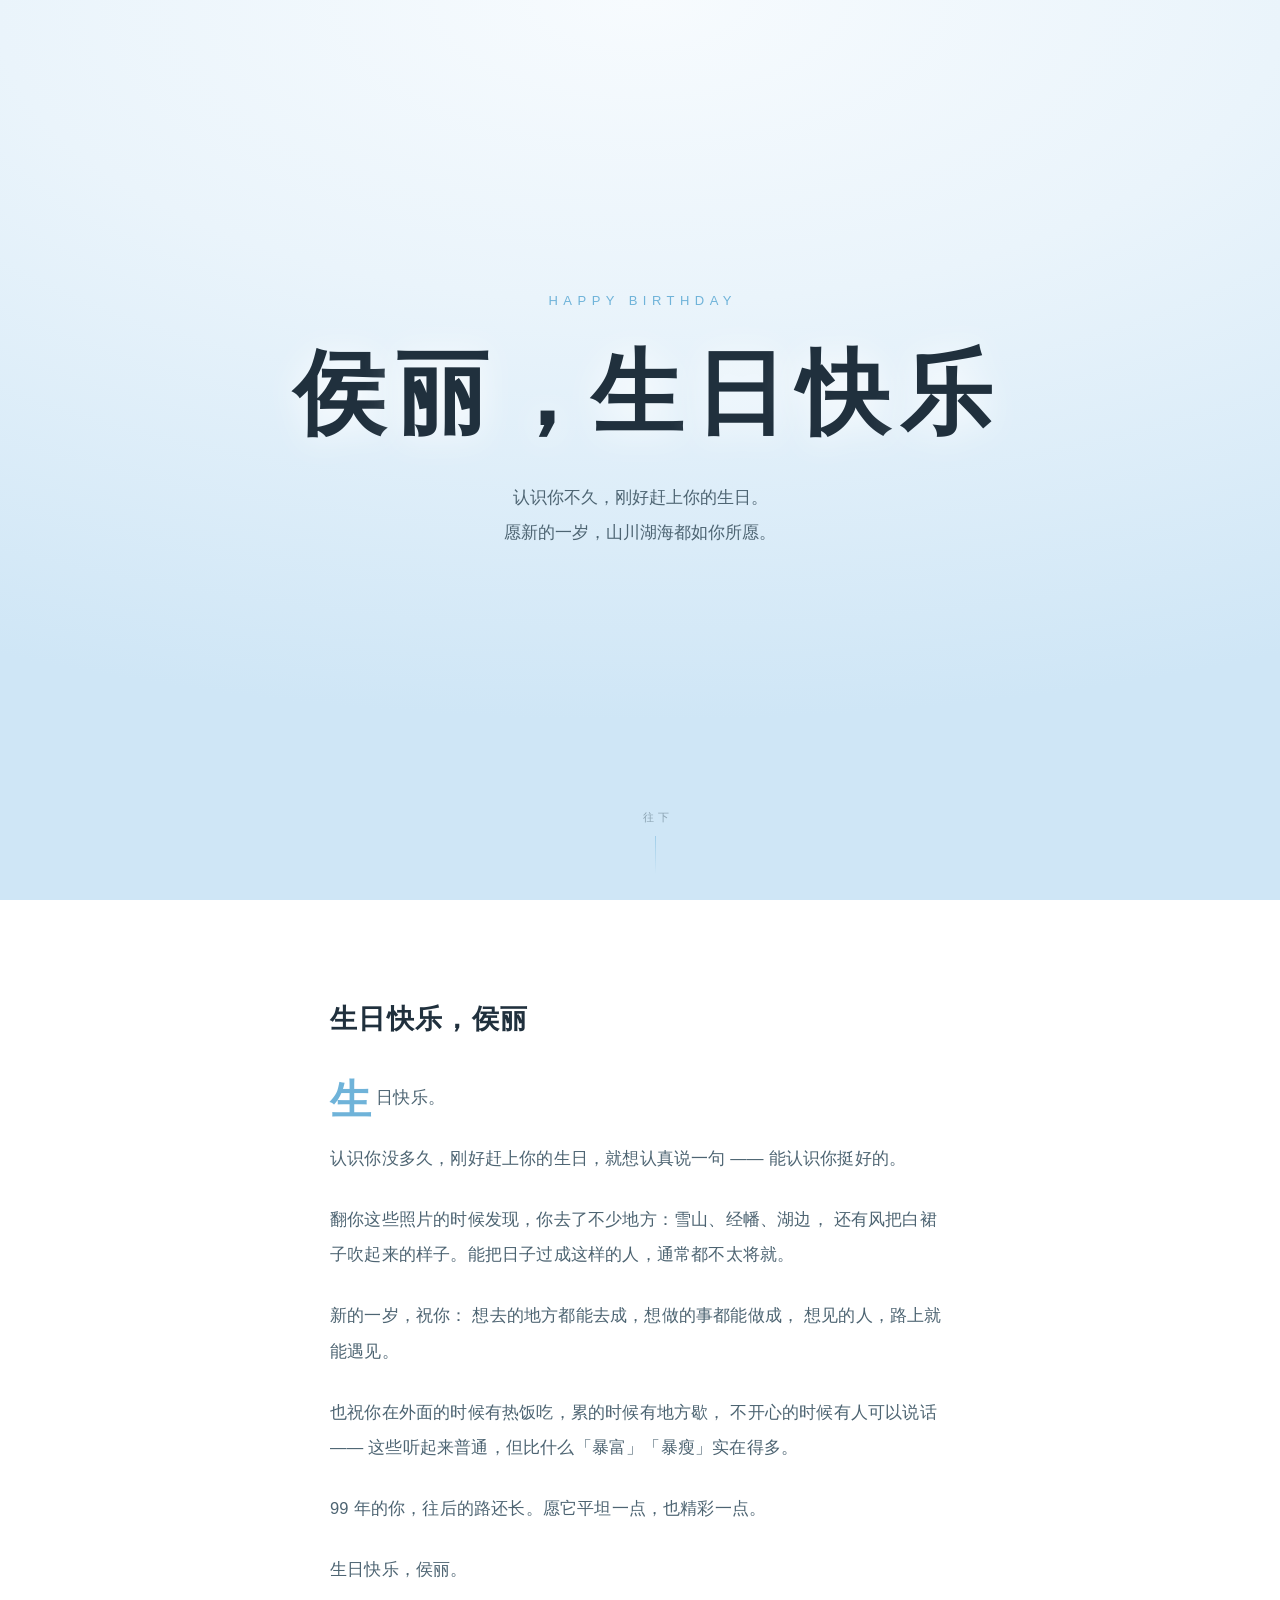
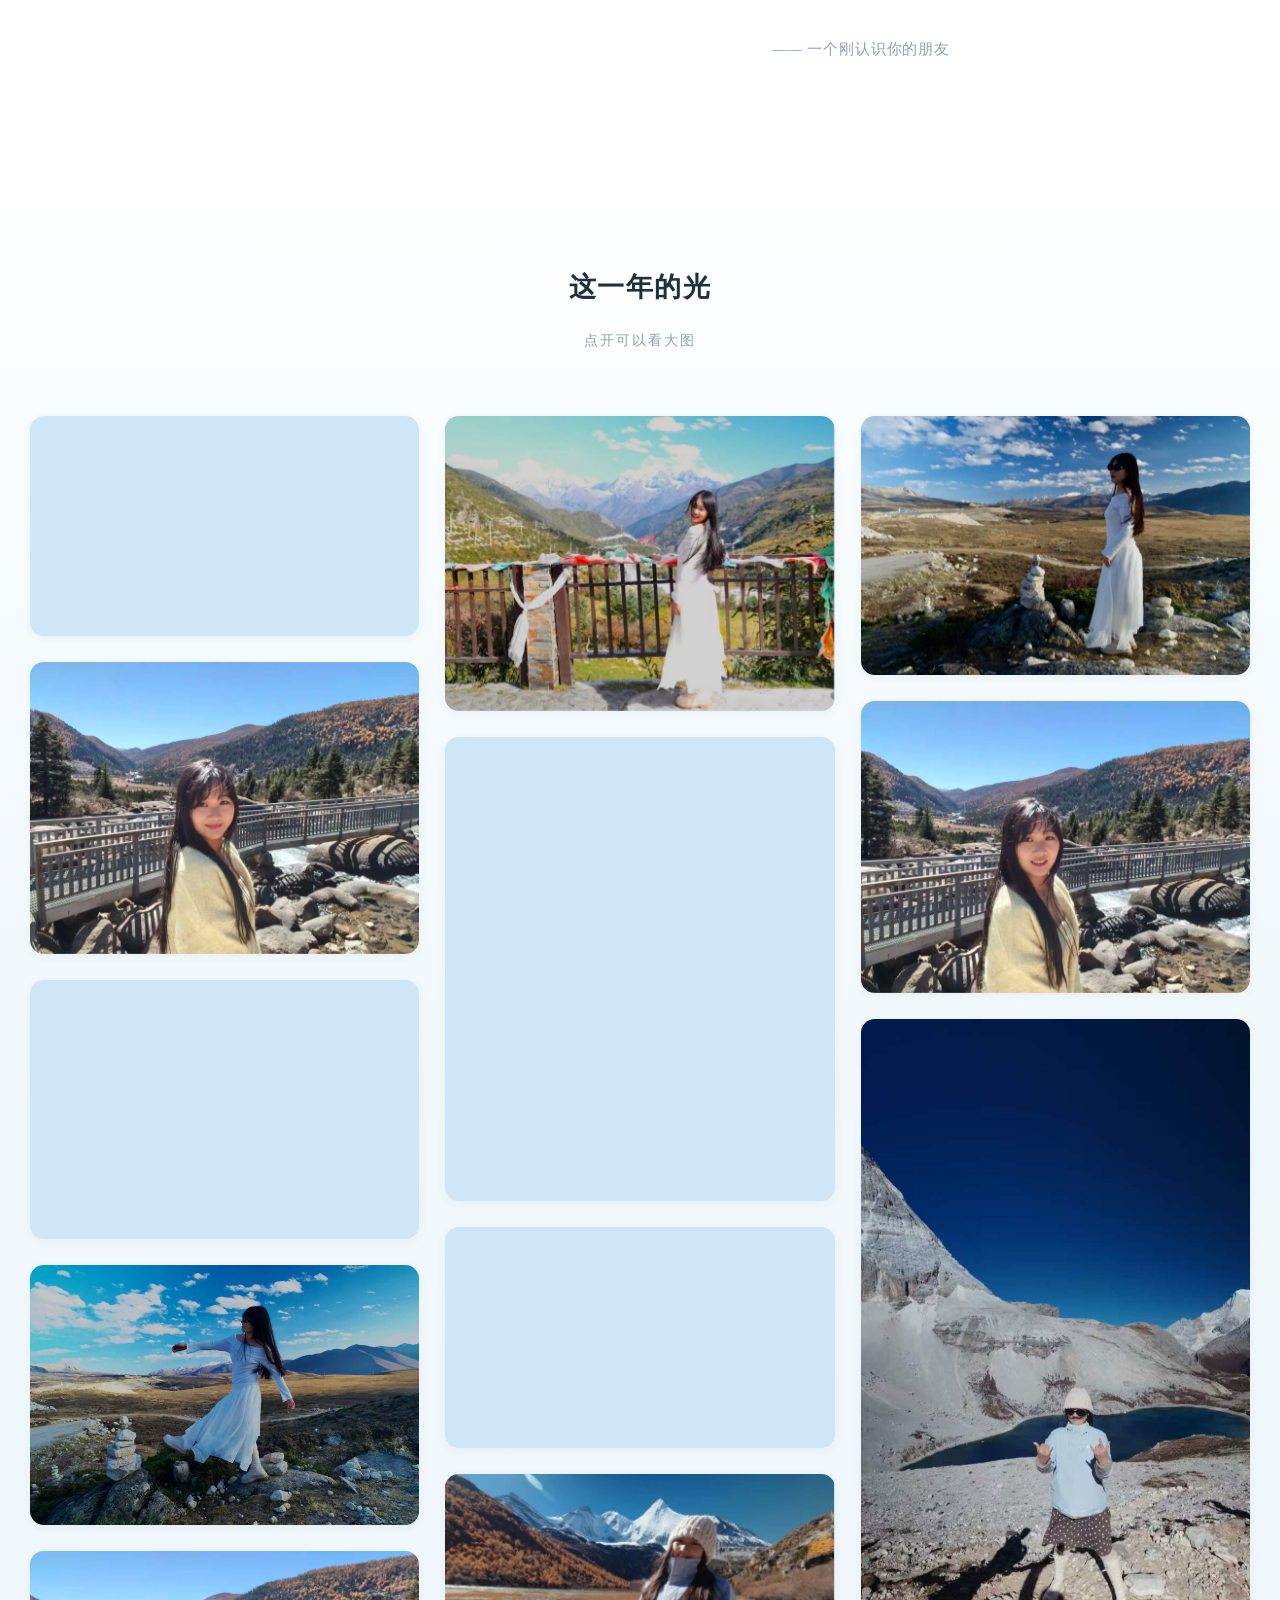
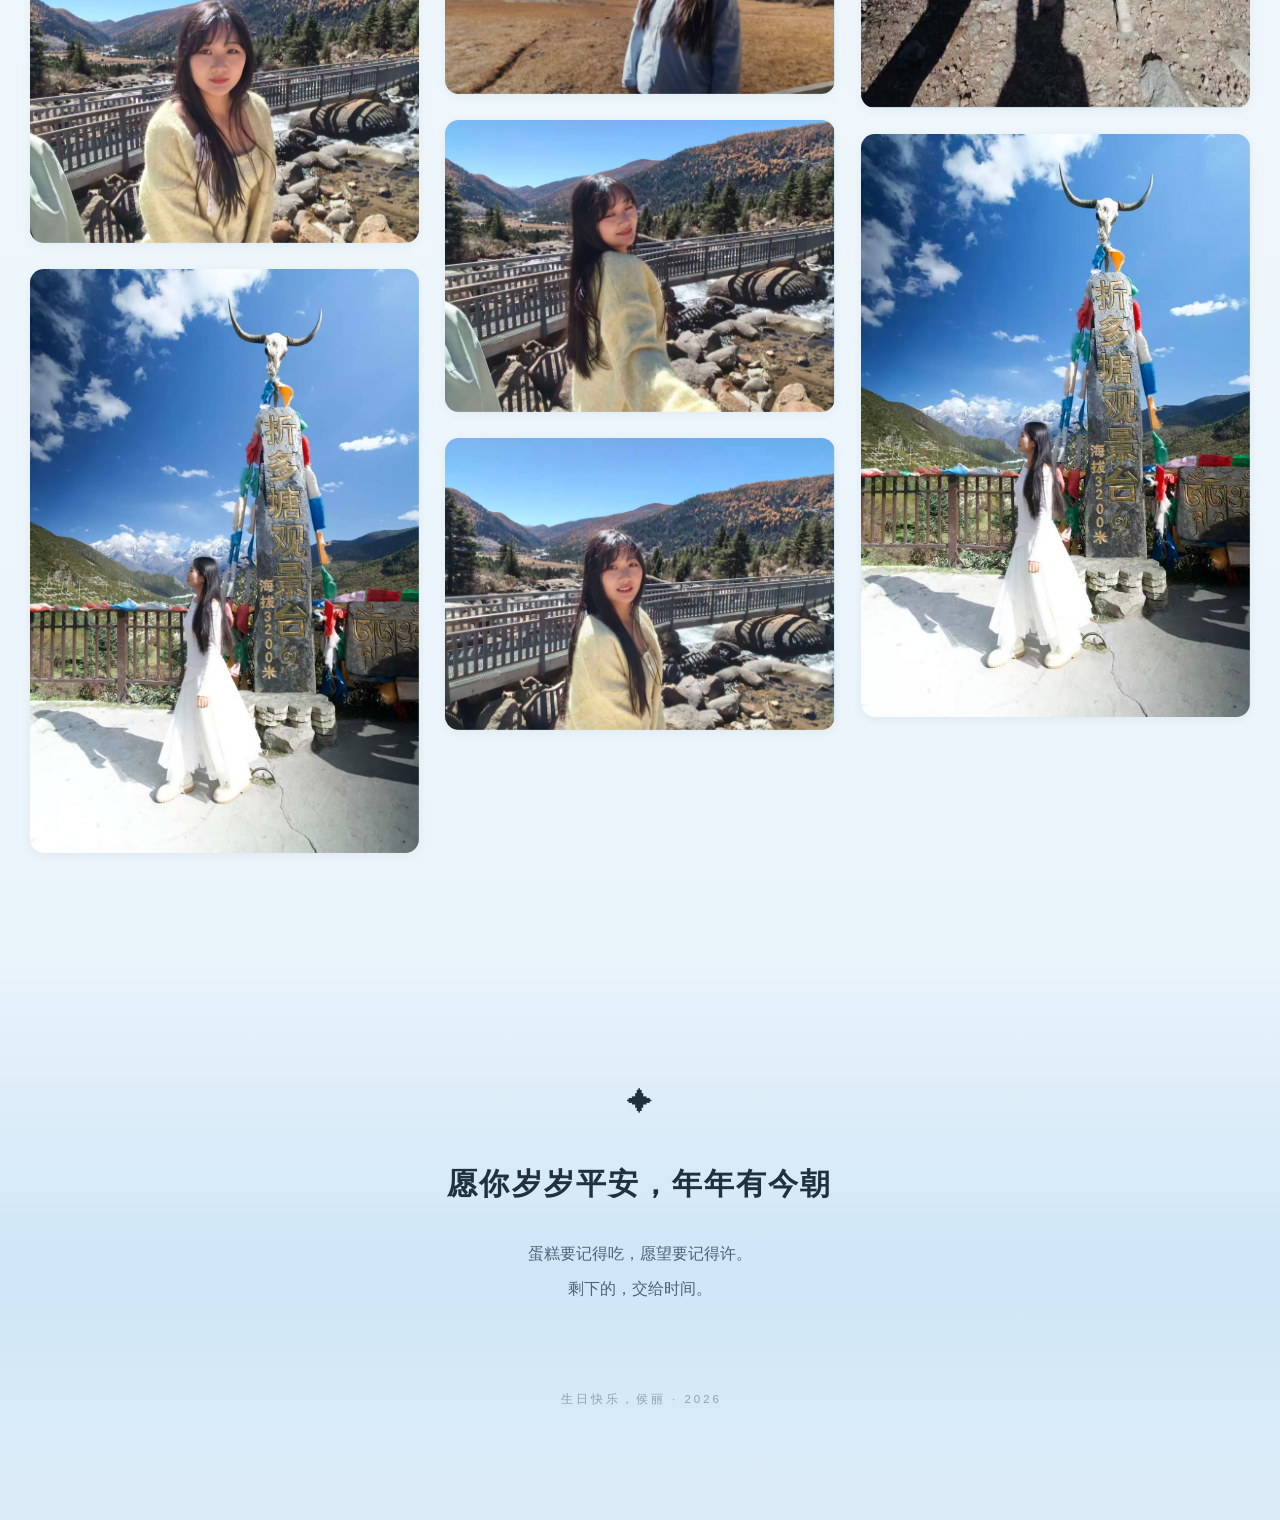
==== birthday/index.html @ b9e7fd42 "add birthday page for Hou Li" ====
<!DOCTYPE html>
<html lang="zh-CN">
<head>
<meta charset="UTF-8">
<meta name="viewport" content="width=device-width, initial-scale=1, viewport-fit=cover">
<meta name="theme-color" content="#eaf4fb">
<meta name="robots" content="noindex, nofollow, noarchive">
<title>生日快乐</title>
<link rel="icon" href="data:image/svg+xml,<svg xmlns='http://www.w3.org/2000/svg' viewBox='0 0 100 100'><text y='.9em' font-size='90'>🎂</text></svg>">
<style>
  /* ============ 设计变量 ============ */
  :root{
    --sky-1:#eaf4fb;   /* 最浅天光 */
    --sky-2:#cfe6f6;
    --sky-3:#9fcde8;
    --sky-4:#6fb3d9;   /* 主蓝 */
    --ink:#20303d;     /* 正文墨色 */
    --ink-soft:#4d6472;
    --ink-mute:#8ba3b2;
    --white:#ffffff;
    --warm:#f6c88a;    /* 一点暖金，只用极少处 */
    --shadow-s:0 2px 10px rgba(32,48,61,.06);
    --shadow-m:0 10px 34px rgba(32,48,61,.10);
    --shadow-l:0 24px 70px rgba(32,48,61,.16);
    --ease:cubic-bezier(.22,.61,.36,1);
    --font-serif:"Songti SC","Noto Serif SC","Source Han Serif SC","SimSun",Georgia,serif;
    --font-sans:-apple-system,BlinkMacSystemFont,"PingFang SC","Hiragino Sans GB","Microsoft YaHei","Noto Sans SC",sans-serif;
  }

  *{box-sizing:border-box;-webkit-tap-highlight-color:transparent}
  html{scroll-behavior:smooth}
  @media (prefers-reduced-motion:reduce){
    html{scroll-behavior:auto}
    *{animation-duration:.001ms!important;transition-duration:.001ms!important}
  }

  body{
    margin:0;
    background:var(--sky-1);
    color:var(--ink);
    font-family:var(--font-sans);
    line-height:1.85;
    -webkit-font-smoothing:antialiased;
    overflow-x:hidden;
  }

  /* ============ 首屏 ============ */
  .hero{
    position:relative;
    min-height:100svh;
    display:flex;
    flex-direction:column;
    align-items:center;
    justify-content:center;
    text-align:center;
    padding:8vh 24px 12vh;
    overflow:hidden;
    background:
      radial-gradient(120% 80% at 50% 0%, #f7fbfe 0%, var(--sky-1) 42%, var(--sky-2) 100%);
  }
  /* 漂浮的光点：模仿轻音乐里缓慢起伏的音符 */
  .hero-notes{position:absolute;inset:0;pointer-events:none;overflow:hidden}
  .hero-notes i{
    position:absolute;
    display:block;
    border-radius:50%;
    background:radial-gradient(circle at 32% 30%, #ffffff, rgba(159,205,232,.55));
    opacity:0;
    animation:float-up linear infinite;
  }
  @keyframes float-up{
    0%{transform:translate3d(0,12vh,0) scale(.6);opacity:0}
    12%{opacity:.75}
    88%{opacity:.55}
    100%{transform:translate3d(var(--drift,0),-108vh,0) scale(1.15);opacity:0}
  }

  .hero-inner{position:relative;z-index:2;max-width:720px}

  .hero-eyebrow{
    font-size:13px;
    letter-spacing:.42em;
    text-indent:.42em;
    color:var(--sky-4);
    margin:0 0 30px;
    font-weight:500;
    opacity:0;
    animation:fade-rise 1.1s var(--ease) .15s forwards;
  }

  .hero-title{
    font-family:var(--font-serif);
    font-size:clamp(46px,11vw,96px);
    line-height:1.12;
    letter-spacing:.06em;
    text-indent:.06em;
    margin:0;
    font-weight:600;
    color:var(--ink);
    text-shadow:0 2px 34px rgba(255,255,255,.9);
    white-space:nowrap;      /* 绝不在一行中间断字；字号由 JS 自适应 */
  }
  .hero-title span{
    display:inline-block;
    opacity:0;
    transform:translateY(26px);
    animation:fade-rise .95s var(--ease) forwards;
  }
  .hero-title .ch-comma{
    /* 逗号收窄一点，避免名字后面留出过大空隙 */
    margin-right:-.12em;
  }

  .hero-sub{
    margin:34px auto 0;
    max-width:26em;
    font-size:clamp(14px,3.5vw,16.5px);
    line-height:2.1;
    color:var(--ink-soft);
    opacity:0;
    animation:fade-rise 1.2s var(--ease) .75s forwards;
  }

  .hero-date{
    margin-top:26px;
    font-size:12.5px;
    letter-spacing:.34em;
    text-indent:.34em;
    color:var(--ink-mute);
    opacity:0;
    animation:fade-rise 1.2s var(--ease) 1s forwards;
  }

  @keyframes fade-rise{
    from{opacity:0;transform:translateY(22px)}
    to{opacity:1;transform:translateY(0)}
  }

  /* 向下提示 */
  .scroll-hint{
    position:absolute;
    bottom:max(26px,env(safe-area-inset-bottom));
    left:50%;
    transform:translateX(-50%);
    z-index:2;
    display:flex;
    flex-direction:column;
    align-items:center;
    gap:9px;
    color:var(--ink-mute);
    font-size:11px;
    letter-spacing:.3em;
    text-indent:.3em;
    opacity:0;
    animation:fade-rise 1s var(--ease) 1.5s forwards;
    pointer-events:none;
  }
  .scroll-hint::after{
    content:"";
    width:1px;height:38px;
    background:linear-gradient(to bottom,var(--sky-3),transparent);
    animation:hint-slide 2.4s ease-in-out infinite;
  }
  @keyframes hint-slide{
    0%,100%{opacity:.35;transform:translateY(0)}
    50%{opacity:1;transform:translateY(6px)}
  }

  /* ============ 正文段落通用 ============ */
  .section{position:relative;padding:clamp(70px,11vh,120px) 24px}
  .narrow{max-width:640px;margin:0 auto}

  /* ============ 信（文案） ============ */
  .letter{background:var(--white)}
  .letter .narrow{max-width:620px}
  .letter h2{
    font-family:var(--font-serif);
    font-size:clamp(21px,5vw,27px);
    font-weight:600;
    letter-spacing:.05em;
    margin:0 0 40px;
    color:var(--ink);
    line-height:1.5;
  }
  .letter p{
    margin:0 0 1.55em;
    font-size:clamp(15px,3.8vw,16.5px);
    line-height:2.15;
    color:var(--ink-soft);
    letter-spacing:.012em;
  }
  .letter p:last-child{margin-bottom:0}
  .letter .sign{
    margin-top:46px;
    text-align:right;
    font-family:var(--font-serif);
    font-size:14.5px;
    color:var(--ink-mute);
    letter-spacing:.06em;
  }
  /* 首字稍作强调 */
  .letter .lead::first-letter{
    font-family:var(--font-serif);
    font-size:2.5em;
    float:left;
    line-height:.92;
    padding:.06em .12em 0 0;
    color:var(--sky-4);
    font-weight:600;
  }

  /* ============ 照片墙 ============ */
  .wall{background:linear-gradient(180deg,var(--white) 0%, #f4fafd 22%, var(--sky-1) 100%)}
  .wall-head{text-align:center;margin-bottom:clamp(38px,7vw,62px)}
  .wall-head h2{
    font-family:var(--font-serif);
    font-size:clamp(21px,5vw,27px);
    font-weight:600;
    letter-spacing:.05em;
    margin:0 0 16px;
  }
  .wall-head p{
    margin:0;
    font-size:13.5px;
    color:var(--ink-mute);
    letter-spacing:.14em;
  }

  /* 瀑布流：CSS columns，天然适配横竖混排 */
  .masonry{
    max-width:1220px;
    margin:0 auto;
    column-gap:clamp(14px,2.4vw,26px);
    columns:1;
  }
  @media (min-width:620px){ .masonry{columns:2} }
  @media (min-width:1000px){ .masonry{columns:3} }

  .ph{
    break-inside:avoid;
    margin:0 0 clamp(14px,2.4vw,26px);
    position:relative;
    border-radius:14px;
    overflow:hidden;
    cursor:zoom-in;
    background:var(--sky-2);
    box-shadow:var(--shadow-s);
    transform:translateY(30px);
    opacity:0;
    transition:opacity .9s var(--ease), transform .9s var(--ease), box-shadow .4s ease;
  }
  .ph.in{opacity:1;transform:translateY(0)}
  .ph img{
    display:block;
    width:100%;
    height:auto;
    transition:transform 1.05s var(--ease), filter .5s ease;
    will-change:transform;
  }
  .ph:hover img{transform:scale(1.045)}
  .ph::after{
    content:"";
    position:absolute;inset:0;
    background:linear-gradient(to top, rgba(20,38,50,.55) 0%, rgba(20,38,50,.12) 26%, transparent 52%);
    opacity:0;
    transition:opacity .45s ease;
    pointer-events:none;
  }
  .ph:hover::after{opacity:1}
  .ph .cap{
    position:absolute;
    left:0;right:0;bottom:0;
    padding:16px 18px 15px;
    color:#fff;
    font-size:12.5px;
    line-height:1.65;
    letter-spacing:.03em;
    opacity:0;
    transform:translateY(8px);
    transition:opacity .45s ease, transform .45s var(--ease);
    pointer-events:none;
    text-shadow:0 1px 6px rgba(0,0,0,.3);
  }
  .ph:hover .cap{opacity:1;transform:translateY(0)}
  /* 触屏没有 hover：常显一层很淡的说明 */
  @media (hover:none){
    .ph::after{opacity:.55;background:linear-gradient(to top, rgba(20,38,50,.42), transparent 46%)}
    .ph .cap{opacity:1;transform:none;font-size:12px}
  }

  /* ============ 结尾 ============ */
  .ending{
    background:linear-gradient(180deg,var(--sky-1) 0%, var(--sky-2) 55%, #dcecf7 100%);
    text-align:center;
    padding:clamp(88px,14vh,150px) 24px clamp(80px,12vh,130px);
  }
  .ending .mark{
    font-size:26px;
    letter-spacing:.5em;
    text-indent:.5em;
    margin-bottom:30px;
    opacity:.85;
  }
  .ending h2{
    font-family:var(--font-serif);
    font-size:clamp(22px,5.4vw,30px);
    font-weight:600;
    letter-spacing:.07em;
    margin:0 0 26px;
  }
  .ending p{
    max-width:24em;
    margin:0 auto;
    font-size:clamp(14.5px,3.6vw,16px);
    line-height:2.15;
    color:var(--ink-soft);
  }
  .ending .tiny{
    margin-top:clamp(52px,9vh,86px);
    font-size:11.5px;
    letter-spacing:.26em;
    text-indent:.26em;
    color:var(--ink-mute);
    opacity:.8;
  }

  /* ============ 灯箱 ============ */
  .lb{
    position:fixed;inset:0;
    z-index:100;
    display:flex;
    align-items:center;
    justify-content:center;
    padding:clamp(16px,4vw,52px);
    background:rgba(18,32,42,.94);
    backdrop-filter:blur(14px);
    -webkit-backdrop-filter:blur(14px);
    opacity:0;
    visibility:hidden;
    transition:opacity .42s var(--ease), visibility .42s;
  }
  .lb.open{opacity:1;visibility:visible}
  .lb-fig{
    margin:0;
    max-width:100%;
    max-height:100%;
    display:flex;
    flex-direction:column;
    align-items:center;
    gap:16px;
    transform:scale(.965);
    transition:transform .5s var(--ease);
  }
  .lb.open .lb-fig{transform:scale(1)}
  .lb-fig img{
    display:block;
    max-width:100%;
    max-height:calc(100svh - 150px);
    width:auto;height:auto;
    border-radius:10px;
    box-shadow:0 30px 90px rgba(0,0,0,.5);
  }
  .lb-cap{
    color:rgba(255,255,255,.82);
    font-size:13.5px;
    line-height:1.7;
    text-align:center;
    max-width:36em;
    letter-spacing:.03em;
  }
  .lb-count{
    color:rgba(255,255,255,.42);
    font-size:11.5px;
    letter-spacing:.22em;
  }
  .lb-btn{
    position:absolute;
    top:50%;
    transform:translateY(-50%);
    width:52px;height:52px;
    border:0;
    border-radius:50%;
    background:rgba(255,255,255,.10);
    color:#fff;
    font-size:20px;
    line-height:1;
    display:flex;align-items:center;justify-content:center;
    cursor:pointer;
    transition:background .28s ease, transform .28s var(--ease);
    backdrop-filter:blur(6px);
  }
  .lb-btn:hover{background:rgba(255,255,255,.22)}
  .lb-btn:active{transform:translateY(-50%) scale(.94)}
  .lb-prev{left:clamp(8px,2.6vw,26px)}
  .lb-next{right:clamp(8px,2.6vw,26px)}
  .lb-close{
    position:absolute;
    top:max(16px,env(safe-area-inset-top));
    right:clamp(14px,3vw,28px);
    width:44px;height:44px;
    border:0;border-radius:50%;
    background:rgba(255,255,255,.10);
    color:#fff;font-size:22px;line-height:1;
    cursor:pointer;
    transition:background .28s ease;
  }
  .lb-close:hover{background:rgba(255,255,255,.22)}

  /* ============ 顶部进度条（阅读感） ============ */
  .progress{
    position:fixed;top:0;left:0;
    height:2px;width:0;
    background:linear-gradient(90deg,var(--sky-3),var(--sky-4));
    z-index:99;
    transition:width .12s linear;
    pointer-events:none;
  }

  /* ============ 进场：滚动揭示 ============ */
  .reveal{opacity:0;transform:translateY(26px);transition:opacity 1s var(--ease), transform 1s var(--ease)}
  .reveal.in{opacity:1;transform:translateY(0)}

  /* 打印/极简降级 */
  @media (max-width:400px){
    .letter p{line-height:2.05}
  }
</style>
</head>
<body>

<div class="progress" id="progress" aria-hidden="true"></div>

<!-- ==================== 首屏 ==================== -->
<header class="hero">
  <div class="hero-notes" id="notes" aria-hidden="true"></div>
  <div class="hero-inner">
    <p class="hero-eyebrow">HAPPY BIRTHDAY</p>
    <h1 class="hero-title" id="title"></h1>
    <p class="hero-sub">
      认识你不久，刚好赶上你的生日。
      <br>愿新的一岁，山川湖海都如你所愿。
    </p>
    <p class="hero-date" id="dateline"></p>
  </div>
  <div class="scroll-hint">往下</div>
</header>

<!-- ==================== 信 ==================== -->
<section class="section letter">
  <div class="narrow">
    <h2 class="reveal">生日快乐，侯丽</h2>

    <p class="lead reveal">
      生日快乐。
    </p>

    <p class="reveal">
      认识你没多久，刚好赶上你的生日，就想认真说一句 —— 能认识你挺好的。
    </p>

    <p class="reveal">
      翻你这些照片的时候发现，你去了不少地方：雪山、经幡、湖边，
      还有风把白裙子吹起来的样子。能把日子过成这样的人，通常都不太将就。
    </p>

    <p class="reveal">
      新的一岁，祝你：
      想去的地方都能去成，想做的事都能做成，
      想见的人，路上就能遇见。
    </p>

    <p class="reveal">
      也祝你在外面的时候有热饭吃，累的时候有地方歇，
      不开心的时候有人可以说话 —— 这些听起来普通，但比什么「暴富」「暴瘦」实在得多。
    </p>

    <p class="reveal">
      99 年的你，往后的路还长。愿它平坦一点，也精彩一点。
    </p>

    <p class="reveal">
      生日快乐，侯丽。
    </p>

    <p class="sign reveal">—— 一个刚认识你的朋友</p>
  </div>
</section>

<!-- ==================== 照片墙 ==================== -->
<section class="section wall" id="wall">
  <div class="wall-head">
    <h2 class="reveal">这一年的光</h2>
    <p class="reveal">点开可以看大图</p>
  </div>
  <div class="masonry" id="masonry"></div>
</section>

<!-- ==================== 结尾 ==================== -->
<section class="ending">
  <div class="mark reveal">✦</div>
  <h2 class="reveal">愿你岁岁平安，年年有今朝</h2>
  <p class="reveal">
    蛋糕要记得吃，愿望要记得许。
    <br>剩下的，交给时间。
  </p>
  <p class="tiny reveal">生日快乐，侯丽 · 2026</p>
</section>

<!-- ==================== 灯箱 ==================== -->
<div class="lb" id="lb" role="dialog" aria-modal="true" aria-label="查看大图">
  <button class="lb-close" id="lbClose" aria-label="关闭">✕</button>
  <button class="lb-btn lb-prev" id="lbPrev" aria-label="上一张">‹</button>
  <figure class="lb-fig">
    <img id="lbImg" alt="">
    <figcaption>
      <div class="lb-cap" id="lbCap"></div>
      <div class="lb-count" id="lbCount"></div>
    </figcaption>
  </figure>
  <button class="lb-btn lb-next" id="lbNext" aria-label="下一张">›</button>
</div>

<script>
/* =========================================================
   可改的几处 —— 想让页面更"你的"，改这里就够了
   ========================================================= */
const CONFIG = {
  /* ① 名字：填了就会出现在大标题上，比如填「阿满」→ 标题变成「阿满，生日快乐」 */
  name: '侯丽',
  /* ② 生日日期：填了会显示在首屏下方，比如 '2026.11.03'；留空则不显示 */
  birthday: '',
  /* ③ 大标题里「生日快乐」四个字要不要逐字浮现（true 好看） */
  splitTitle: true,
};

/* ---------- 标题 ---------- */
(function buildTitle(){
  const el = document.getElementById('title');
  const name = (CONFIG.name || '').trim();
  const full = name ? `${name}，生日快乐` : '生日快乐';
  if (CONFIG.splitTitle) {
    [...full].forEach((ch, i) => {
      const s = document.createElement('span');
      s.textContent = ch;
      if (ch === '，') s.className = 'ch-comma';
      s.style.animationDelay = (0.35 + i * 0.085) + 's';
      el.appendChild(s);
    });
  } else {
    el.textContent = full;
  }
  if ((CONFIG.birthday || '').trim()) {
    const d = document.getElementById('dateline');
    d.textContent = CONFIG.birthday.trim();
  }

  /* 自动字号：把整行缩放到刚好放下，绝不拆字换行。
     名字越长，字越小；窗口改变时重算。 */
  const box = el.closest('.hero-inner') || el.parentElement;
  function fit() {
    const avail = Math.max(200, box.clientWidth);
    let lo = 18, hi = 96, best = lo;
    /* 二分找能放下的最大字号 */
    for (let k = 0; k < 14; k++) {
      const mid = (lo + hi) / 2;
      el.style.fontSize = mid + 'px';
      if (el.scrollWidth <= avail) { best = mid; lo = mid; } else { hi = mid; }
    }
    el.style.fontSize = Math.floor(best) + 'px';
  }
  /* 等字体就绪再量，避免衬线字体加载前后宽度不同 */
  if (document.fonts && document.fonts.ready) {
    document.fonts.ready.then(fit);
  }
  fit();
  let rt;
  window.addEventListener('resize', () => {
    clearTimeout(rt);
    rt = setTimeout(fit, 120);
  }, { passive: true });
})();

/* ---------- 首屏漂浮光点 ---------- */
(function notes(){
  const box = document.getElementById('notes');
  const N = window.innerWidth < 640 ? 14 : 22;
  for (let i = 0; i < N; i++) {
    const s = document.createElement('i');
    const size = 3 + Math.random() * 9;
    s.style.width = s.style.height = size + 'px';
    s.style.left = (Math.random() * 100) + '%';
    s.style.bottom = '-12vh';
    s.style.animationDuration = (16 + Math.random() * 20) + 's';
    s.style.animationDelay = (-Math.random() * 30) + 's';
    s.style.setProperty('--drift', (Math.random() * 120 - 60) + 'px');
    box.appendChild(s);
  }
})();

/* ---------- 照片列表（顺序即照片墙顺序） ---------- */
const PHOTOS = [
  { f: '01-snow-mountain.jpg',      c: '雪山，和铺到谷底的金黄落叶松' },
  { f: '02-bridge-portrait.jpg',    c: '木桥上' },
  { f: '03-white-dress-sky.jpg',    c: '白裙，蓝天，风' },
  { f: '09-step-rocks.jpg',         c: '踩着石头往前走' },
  { f: '07-bridge-smile.jpg',       c: '阳光很好' },
  { f: '05-stone-monument.jpg',     c: '折多塘观景台 · 海拔 3200 米' },
  { f: '10-railing-smile.jpg',      c: '身后是整片雪山' },
  { f: '08-look-back.jpg',          c: '回头' },
  { f: '04-sunglasses-hands.jpg',   c: '冰川湖边' },
  { f: '11-beanie-mountain.jpg',    c: '毛线帽和雪线' },
  { f: '12-selfie-bridge.jpg',      c: '桥下的溪水' },
  { f: '13-bridge-warm.jpg',        c: '暖色的光' },
  { f: '16-cairn-white-dress.jpg',  c: '玛尼堆旁边' },
  { f: '14-bridge-grin.jpg',        c: '笑得很开心的一张' },
  { f: '15-lake-fullbody.jpg',      c: '碎石坡上，远方是湖' },
  { f: '06-monument-v2.jpg',        c: '经幡与牛角' },
];

/* ---------- 渲染照片墙 ---------- */
const masonry = document.getElementById('masonry');
const IMG_DIR = 'assets/img/';
PHOTOS.forEach((p, i) => {
  const fig = document.createElement('figure');
  fig.className = 'ph';
  fig.dataset.index = i;
  fig.setAttribute('role', 'button');
  fig.setAttribute('tabindex', '0');
  fig.setAttribute('aria-label', `查看第 ${i + 1} 张：${p.c}`);

  const img = document.createElement('img');
  img.src = IMG_DIR + p.f;
  img.alt = p.c;
  img.loading = i < 4 ? 'eager' : 'lazy';
  img.decoding = 'async';
  /* 防止图片加载失败时留个空洞 */
  img.addEventListener('error', () => { fig.style.display = 'none'; });

  const cap = document.createElement('figcaption');
  cap.className = 'cap';
  cap.textContent = p.c;

  fig.appendChild(img);
  fig.appendChild(cap);
  masonry.appendChild(fig);
});

/* ---------- 滚动揭示 ---------- */
const io = new IntersectionObserver((entries) => {
  entries.forEach(e => {
    if (e.isIntersecting) {
      e.target.classList.add('in');
      io.unobserve(e.target);
    }
  });
}, { threshold: 0.12, rootMargin: '0px 0px -8% 0px' });

document.querySelectorAll('.reveal').forEach(el => io.observe(el));
document.querySelectorAll('.ph').forEach((el, i) => {
  el.style.transitionDelay = `${(i % 3) * 90}ms`;
  io.observe(el);
});

/* ---------- 灯箱 ---------- */
const lb = document.getElementById('lb');
const lbImg = document.getElementById('lbImg');
const lbCap = document.getElementById('lbCap');
const lbCount = document.getElementById('lbCount');
let cur = 0;

function visiblePhotos() {
  /* 只翻没被隐藏的（图片加载失败的会隐藏） */
  return PHOTOS.map((p, i) => ({ ...p, i }))
    .filter(p => {
      const el = masonry.querySelector(`.ph[data-index="${p.i}"]`);
      return el && el.style.display !== 'none';
    });
}

function show(idx) {
  const list = visiblePhotos();
  if (!list.length) return;
  cur = (idx + list.length) % list.length;
  const p = list[cur];
  lbImg.src = IMG_DIR + p.f;
  lbImg.alt = p.c;
  lbCap.textContent = p.c;
  lbCount.textContent = `${cur + 1} / ${list.length}`;
}

function openLB(idx) {
  const list = visiblePhotos();
  const pos = list.findIndex(p => p.i === idx);
  show(pos === -1 ? 0 : pos);
  lb.classList.add('open');
  document.body.style.overflow = 'hidden';
}

function closeLB() {
  lb.classList.remove('open');
  document.body.style.overflow = '';
  /* 关掉后释放大图，省内存 */
  setTimeout(() => { if (!lb.classList.contains('open')) lbImg.removeAttribute('src'); }, 450);
}

masonry.addEventListener('click', (e) => {
  const fig = e.target.closest('.ph');
  if (fig) openLB(Number(fig.dataset.index));
});
masonry.addEventListener('keydown', (e) => {
  if (e.key !== 'Enter' && e.key !== ' ') return;
  const fig = e.target.closest('.ph');
  if (fig) { e.preventDefault(); openLB(Number(fig.dataset.index)); }
});

document.getElementById('lbPrev').addEventListener('click', () => show(cur - 1));
document.getElementById('lbNext').addEventListener('click', () => show(cur + 1));
document.getElementById('lbClose').addEventListener('click', closeLB);

lb.addEventListener('click', (e) => {
  /* 点空白处关闭 */
  if (e.target === lb) closeLB();
});

document.addEventListener('keydown', (e) => {
  if (!lb.classList.contains('open')) return;
  if (e.key === 'Escape') closeLB();
  else if (e.key === 'ArrowLeft') show(cur - 1);
  else if (e.key === 'ArrowRight') show(cur + 1);
});

/* 移动端左右滑 */
let touchX = null;
lb.addEventListener('touchstart', (e) => { touchX = e.changedTouches[0].clientX; }, { passive: true });
lb.addEventListener('touchend', (e) => {
  if (touchX === null) return;
  const dx = e.changedTouches[0].clientX - touchX;
  if (Math.abs(dx) > 46) (dx < 0 ? show(cur + 1) : show(cur - 1));
  touchX = null;
}, { passive: true });

/* ---------- 顶部阅读进度 ---------- */
const progress = document.getElementById('progress');
function onScroll() {
  const h = document.documentElement;
  const total = h.scrollHeight - h.clientHeight;
  progress.style.width = total > 0 ? ((h.scrollTop / total) * 100) + '%' : '0%';
}
window.addEventListener('scroll', onScroll, { passive: true });
onScroll();
</script>
</body>
</html>
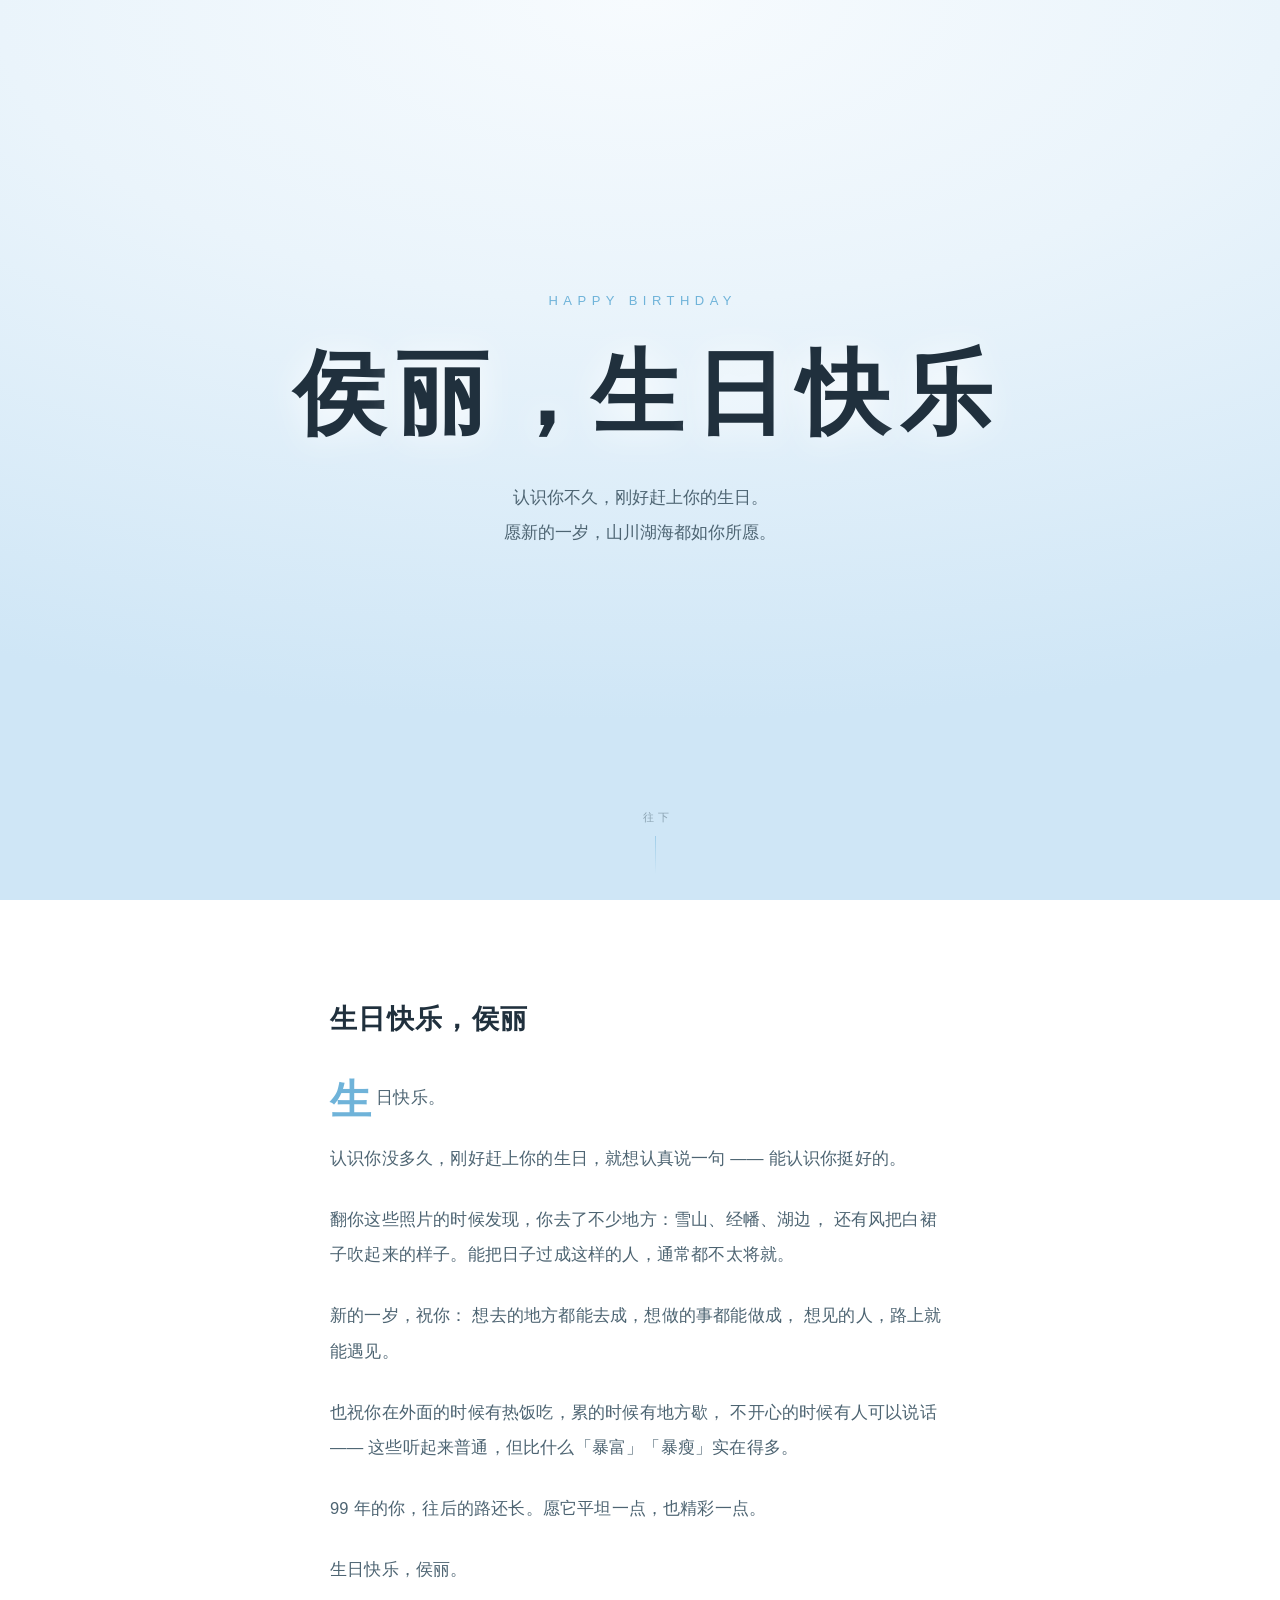
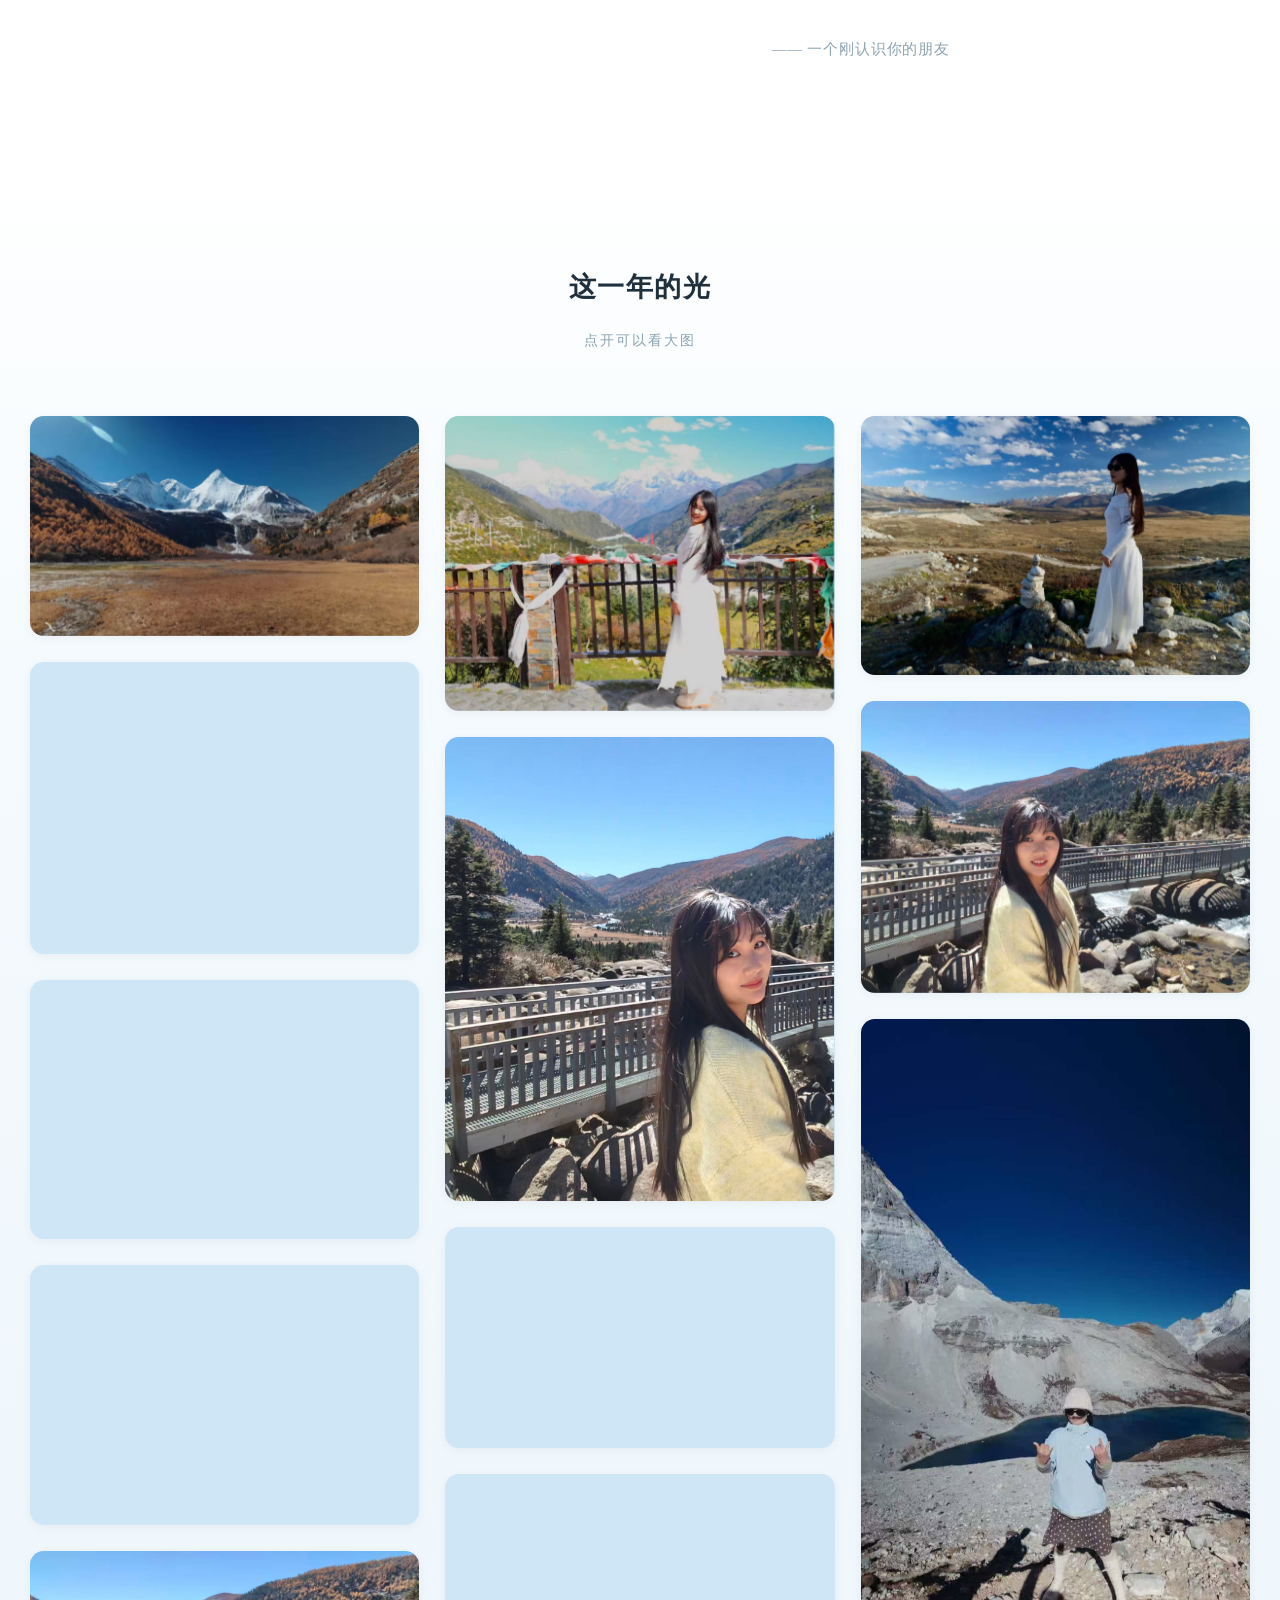
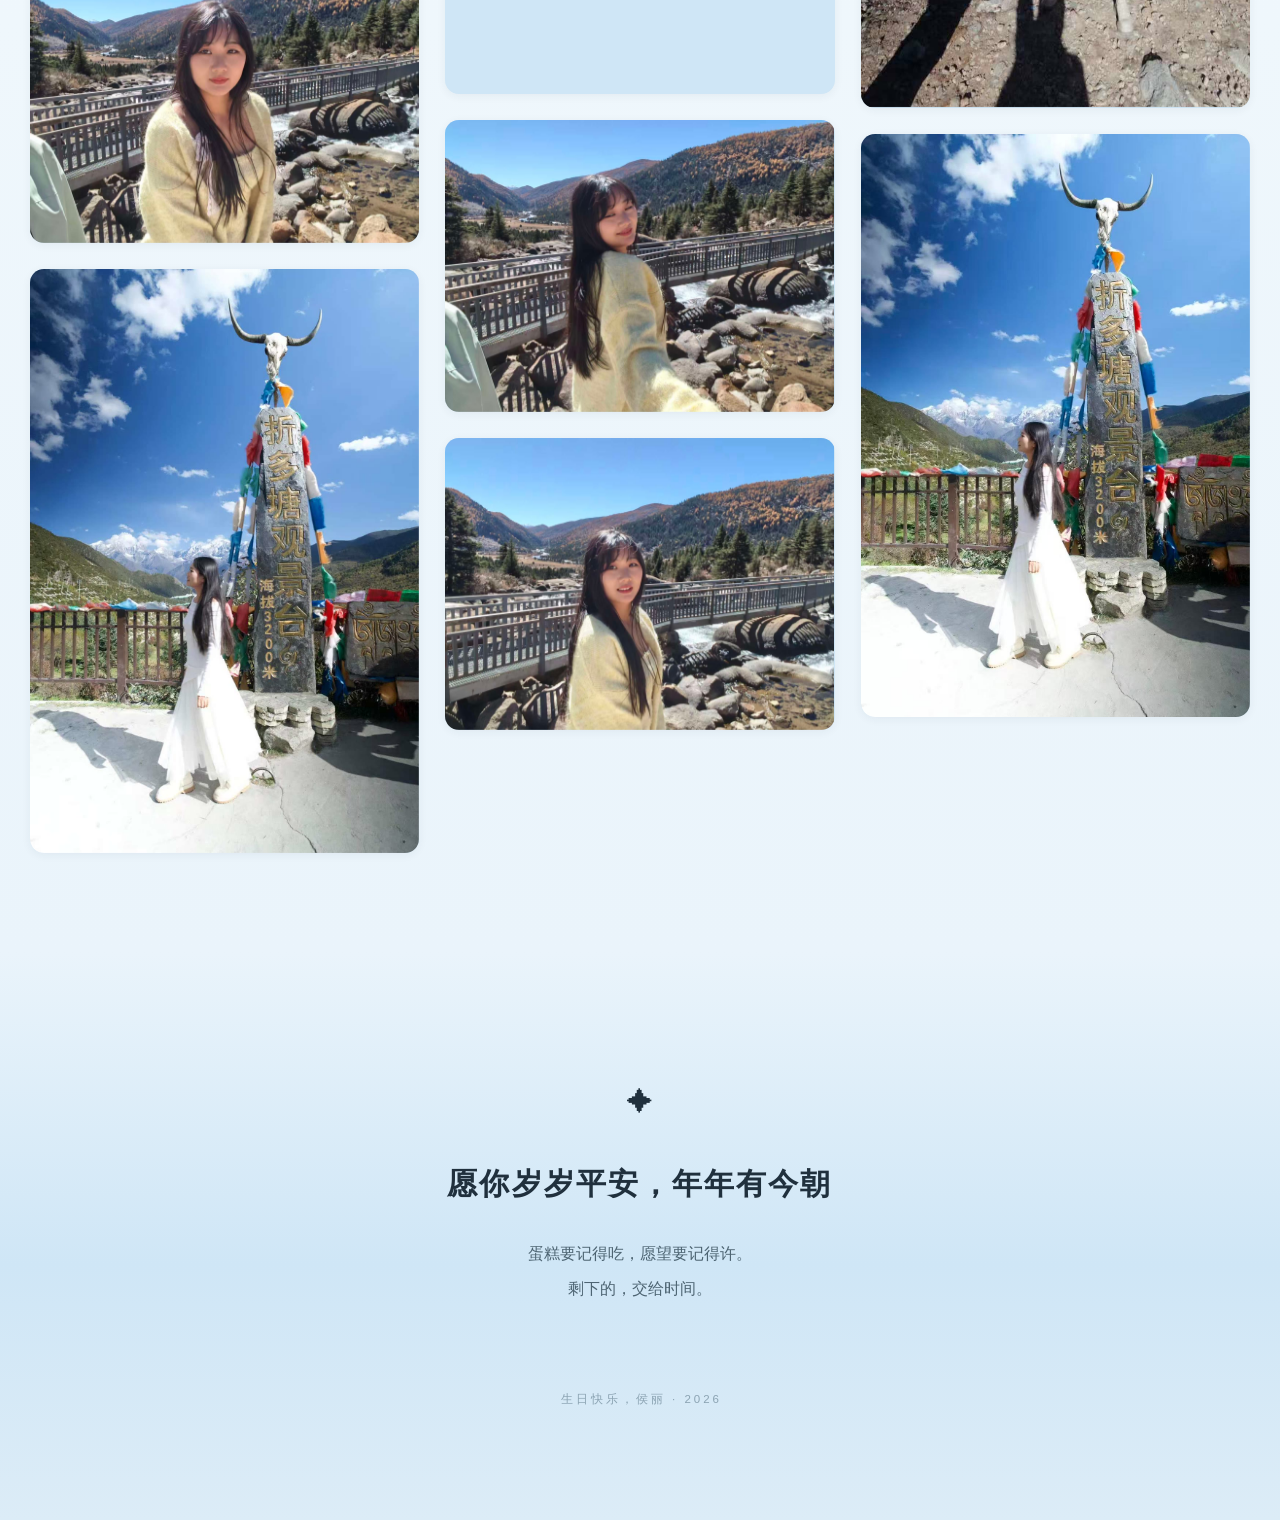
==== commit 1e94b5b0: "Change birthday title to include '侯丽'" ====
--- a/birthday/index.html
+++ b/birthday/index.html
@@ -5,7 +5,7 @@
 <meta name="viewport" content="width=device-width, initial-scale=1, viewport-fit=cover">
 <meta name="theme-color" content="#eaf4fb">
 <meta name="robots" content="noindex, nofollow, noarchive">
-<title>生日快乐</title>
+<title>侯丽生日快乐</title>
 <link rel="icon" href="data:image/svg+xml,<svg xmlns='http://www.w3.org/2000/svg' viewBox='0 0 100 100'><text y='.9em' font-size='90'>🎂</text></svg>">
 <style>
   /* ============ 设计变量 ============ */
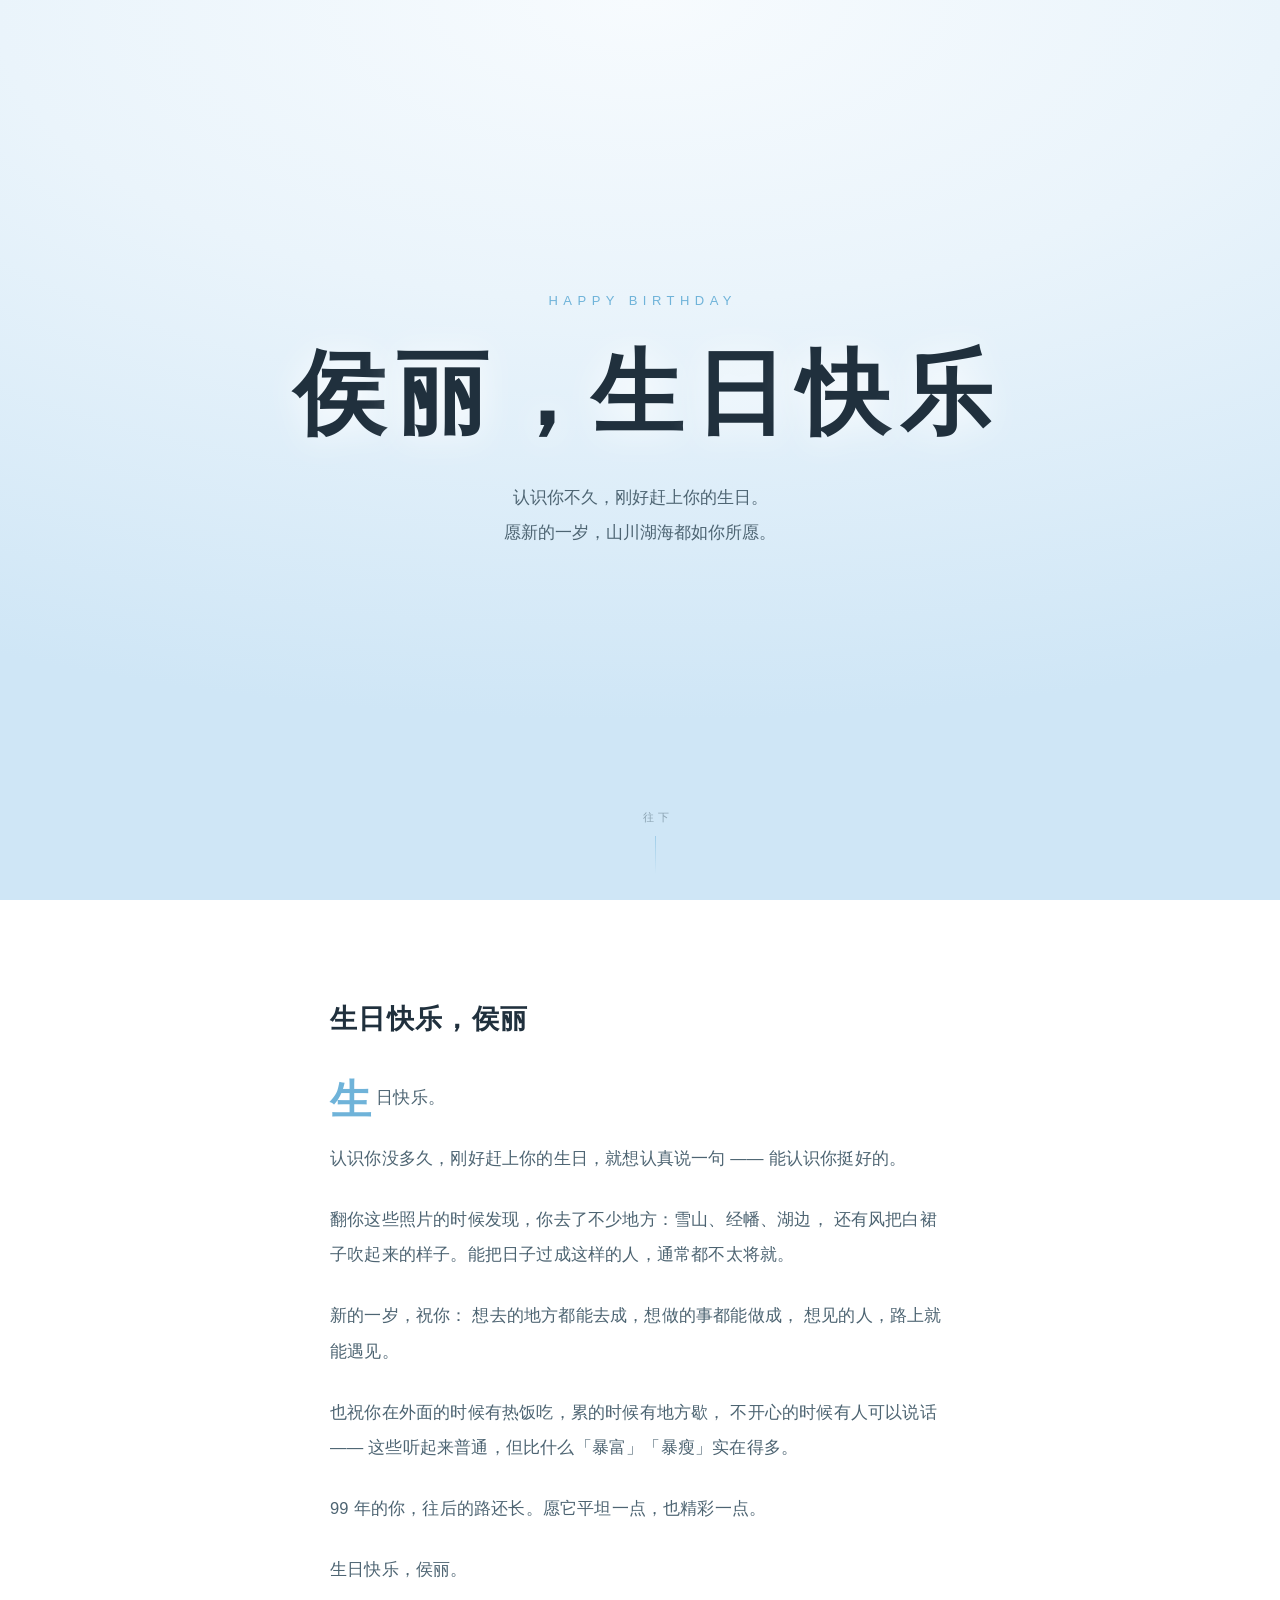
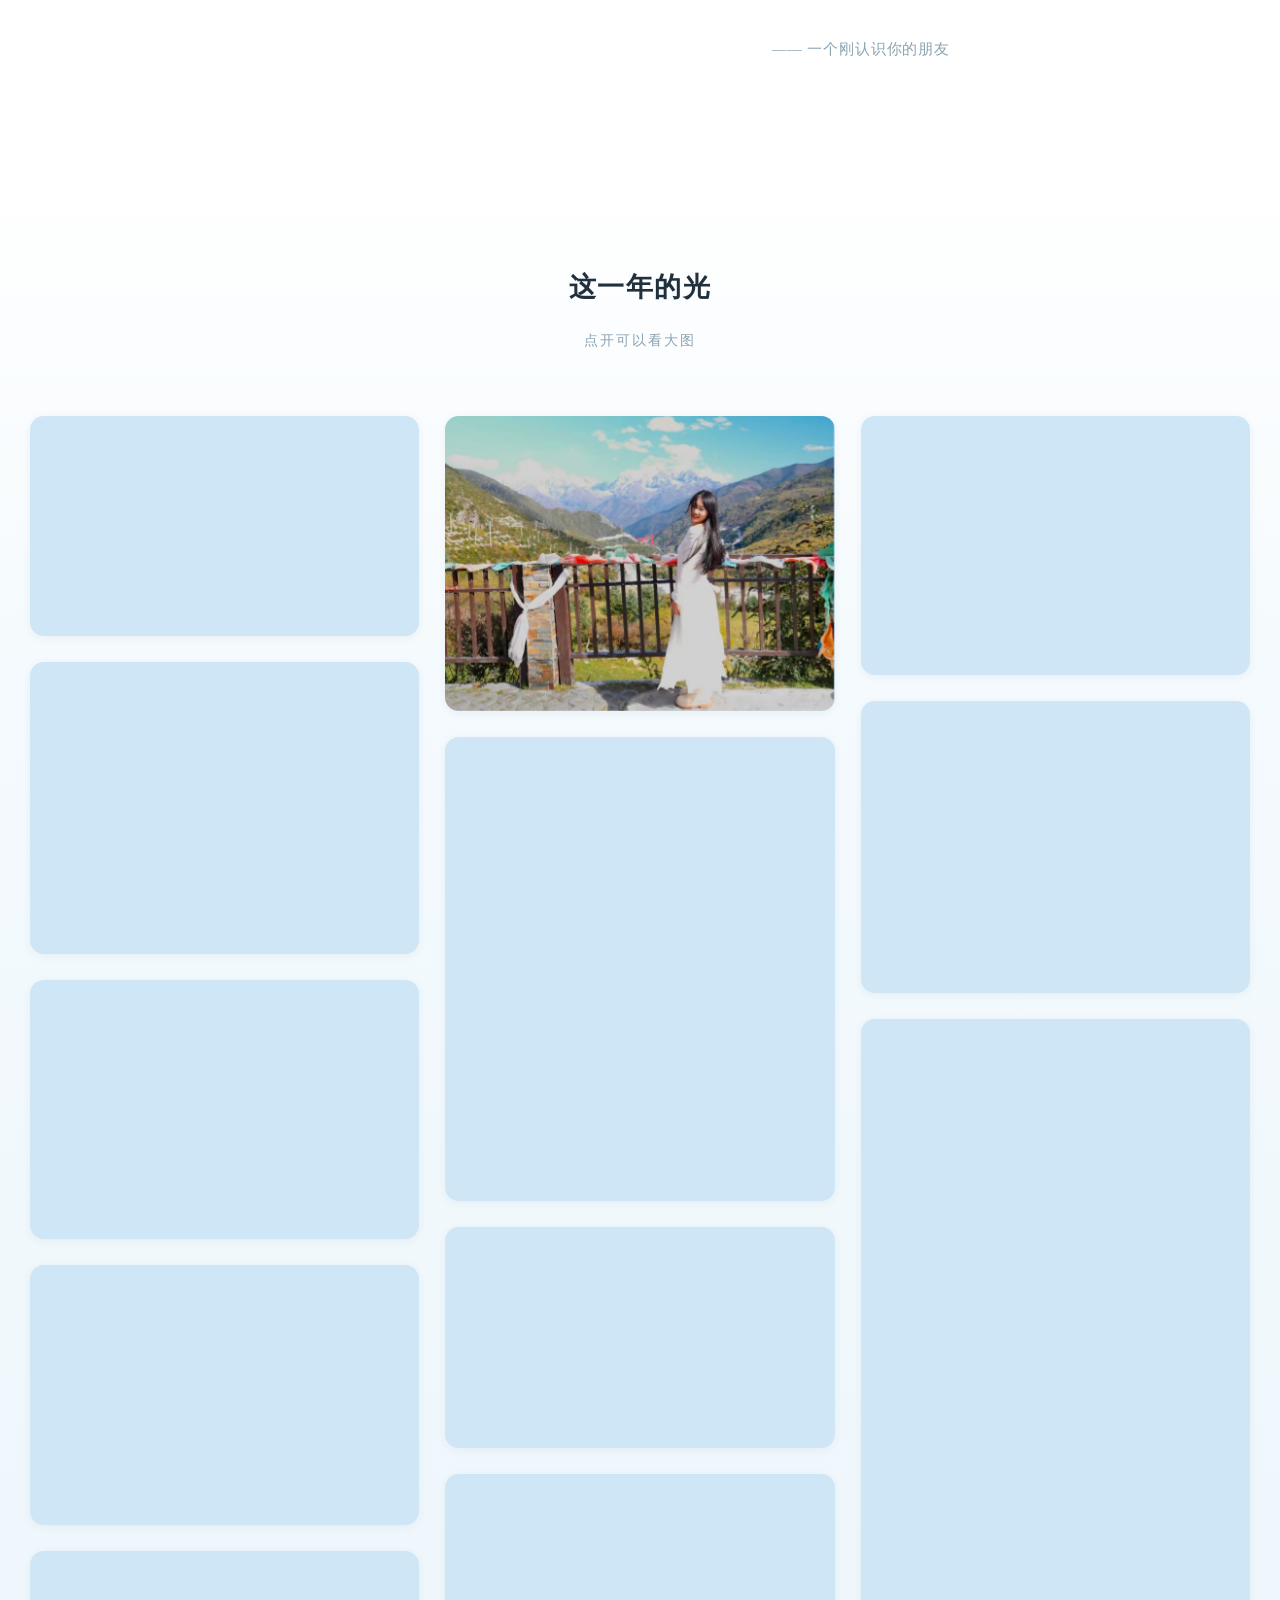
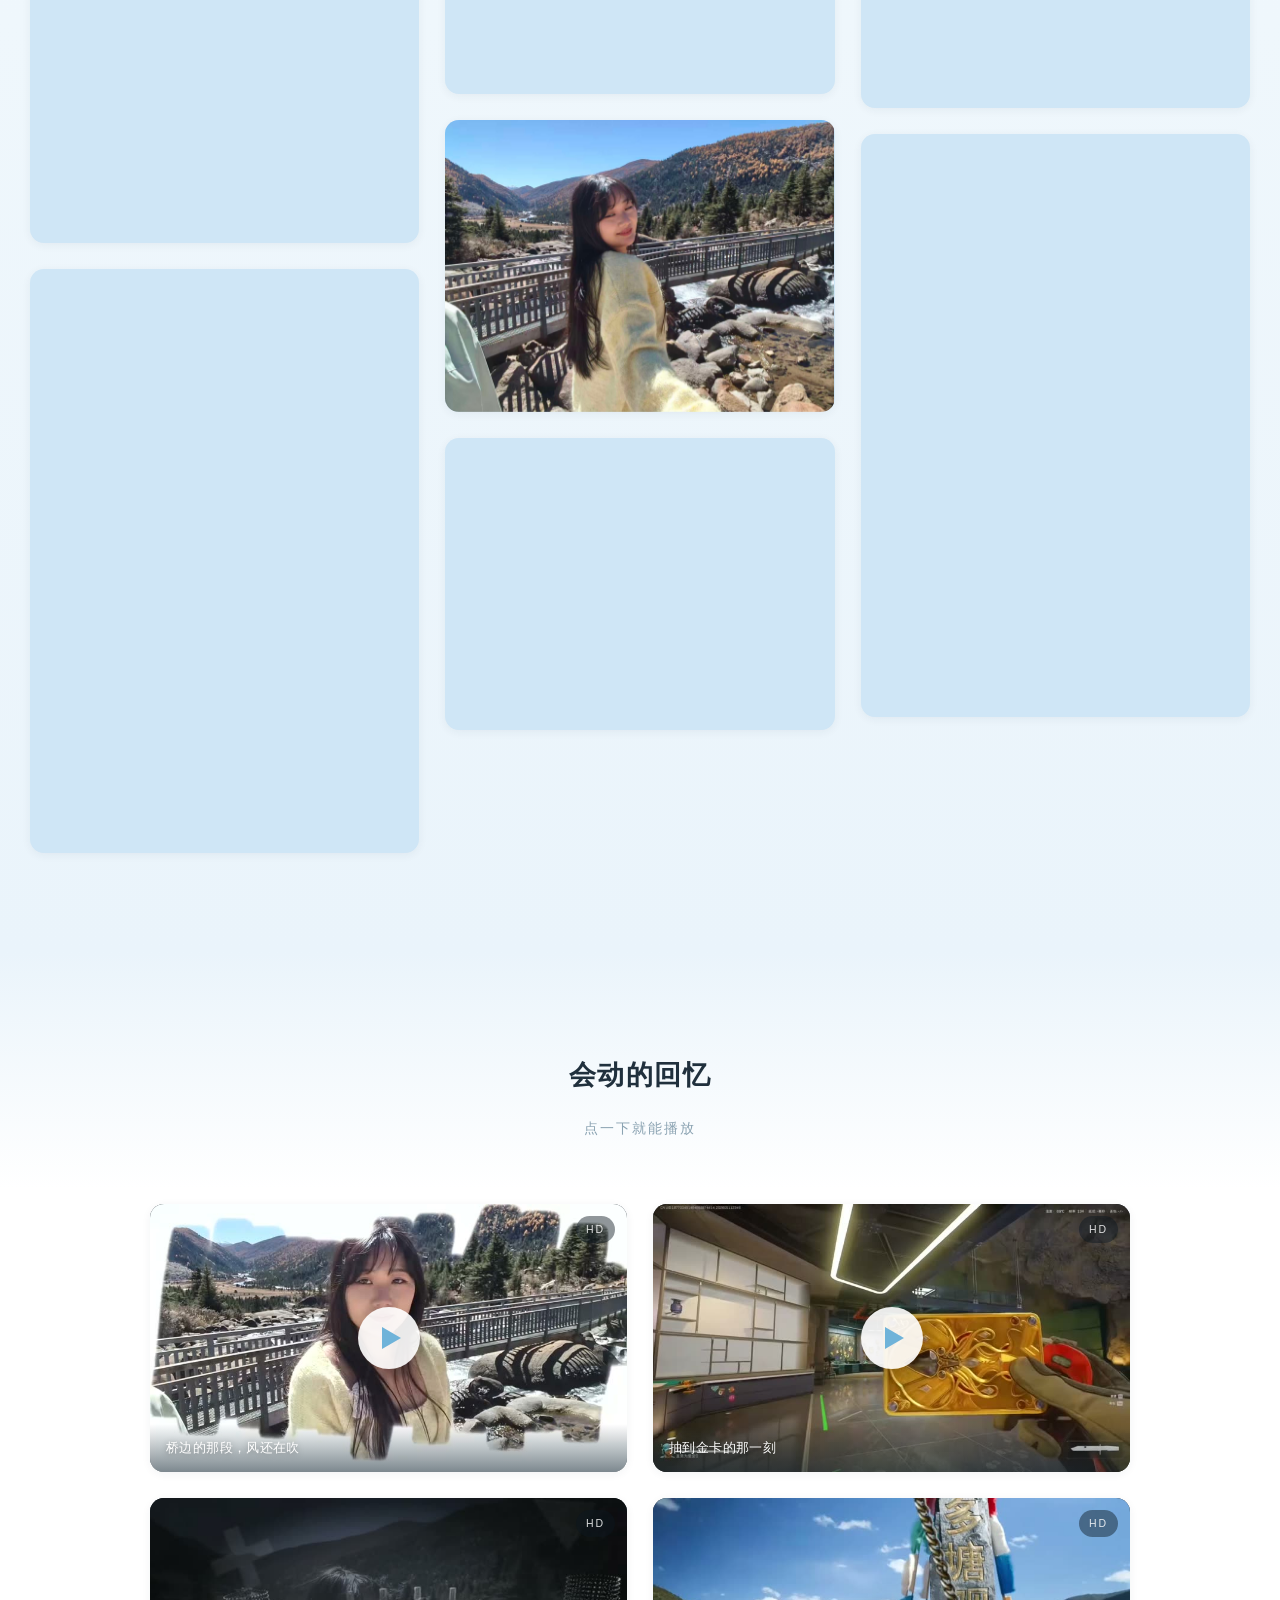
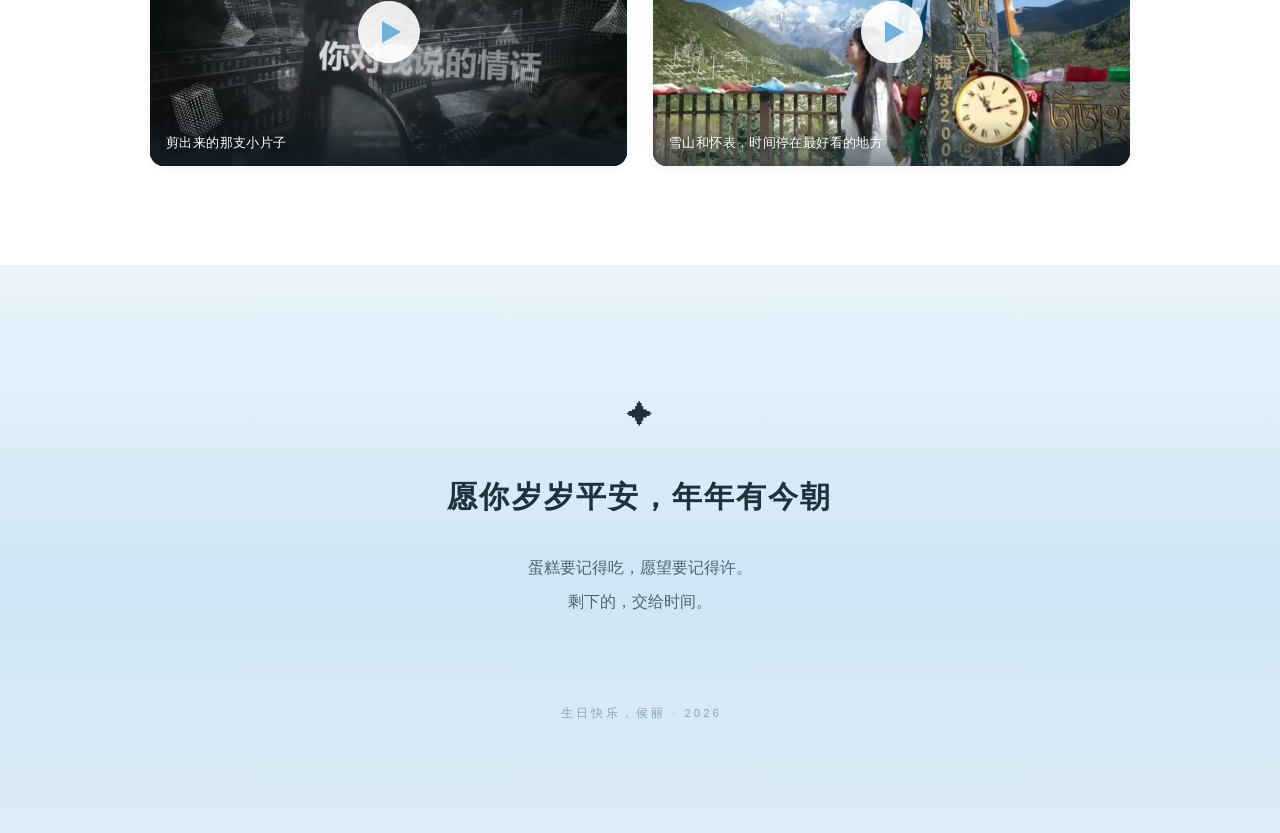
==== commit 628513dd: "add 4 video clips to birthday page" ====
--- a/birthday/index.html
+++ b/birthday/index.html
@@ -324,6 +324,91 @@
     opacity:.8;
   }
 
+  /* ============ 视频区 ============ */
+  .clips{background:linear-gradient(180deg,var(--sky-1) 0%, var(--white) 26%)}
+  .clip-grid{
+    max-width:980px;
+    margin:0 auto;
+    display:grid;
+    grid-template-columns:repeat(2,1fr);
+    gap:clamp(14px,2.4vw,26px);
+  }
+  @media (max-width:620px){ .clip-grid{grid-template-columns:1fr} }
+  .clip{
+    position:relative;
+    aspect-ratio:16/9;
+    border-radius:14px;
+    overflow:hidden;
+    background:#0d1820;
+    box-shadow:var(--shadow-s);
+    cursor:pointer;
+    transform:translateY(30px);
+    opacity:0;
+    transition:opacity .9s var(--ease), transform .9s var(--ease), box-shadow .4s ease;
+  }
+  .clip.in{opacity:1;transform:translateY(0)}
+  .clip:hover{box-shadow:var(--shadow-m)}
+  .clip>img{
+    position:absolute;inset:0;
+    width:100%;height:100%;
+    object-fit:cover;
+    display:block;
+    transition:transform 1.05s var(--ease), opacity .5s ease;
+  }
+  .clip:hover>img{transform:scale(1.04)}
+  .clip video{
+    position:absolute;inset:0;
+    width:100%;height:100%;
+    display:block;
+    background:#000;
+    z-index:3;
+  }
+  .clip .play{
+    position:absolute;left:50%;top:50%;
+    transform:translate(-50%,-50%);
+    width:62px;height:62px;
+    border-radius:50%;
+    background:rgba(255,255,255,.9);
+    display:flex;align-items:center;justify-content:center;
+    box-shadow:0 8px 30px rgba(0,0,0,.35);
+    transition:transform .35s var(--ease), opacity .4s ease;
+    z-index:2;
+  }
+  .clip .play::after{
+    content:"";
+    display:block;
+    border-left:19px solid var(--sky-4);
+    border-top:11px solid transparent;
+    border-bottom:11px solid transparent;
+    margin-left:5px;
+  }
+  .clip:hover .play{transform:translate(-50%,-50%) scale(1.09)}
+  .clip .cap{
+    position:absolute;
+    left:0;right:0;bottom:0;
+    padding:14px 16px 13px;
+    color:#fff;
+    font-size:12.5px;
+    line-height:1.65;
+    letter-spacing:.03em;
+    background:linear-gradient(to top, rgba(20,38,50,.55), transparent);
+    z-index:2;
+    pointer-events:none;
+    text-shadow:0 1px 6px rgba(0,0,0,.35);
+  }
+  .clip .hint{
+    position:absolute;
+    top:12px;right:12px;
+    font-size:10.5px;
+    letter-spacing:.18em;
+    color:rgba(255,255,255,.85);
+    background:rgba(13,24,32,.45);
+    padding:4px 10px;
+    border-radius:99px;
+    z-index:2;
+    pointer-events:none;
+  }
+
   /* ============ 灯箱 ============ */
   .lb{
     position:fixed;inset:0;
@@ -493,6 +578,15 @@
     <p class="reveal">点开可以看大图</p>
   </div>
   <div class="masonry" id="masonry"></div>
+</section>
+
+<!-- ==================== 视频 ==================== -->
+<section class="section clips" id="clips">
+  <div class="wall-head">
+    <h2 class="reveal">会动的回忆</h2>
+    <p class="reveal">点一下就能播放</p>
+  </div>
+  <div class="clip-grid" id="clipGrid"></div>
 </section>
 
 <!-- ==================== 结尾 ==================== -->
@@ -645,6 +739,84 @@
   masonry.appendChild(fig);
 });
 
+/* ---------- 视频列表 ---------- */
+const CLIPS = [
+  { v: 'v-bridge-selfie.mp4',  p: 'v-bridge-selfie-poster.jpg',  c: '桥边的那段，风还在吹' },
+  { v: 'v-golden-card.mp4',    p: 'v-golden-card-poster.jpg',    c: '抽到金卡的那一刻' },
+  { v: 'v-mv-mono.mp4',        p: 'v-mv-mono-poster.jpg',        c: '剪出来的那支小片子' },
+  { v: 'v-pocket-watch.mp4',   p: 'v-pocket-watch-poster.jpg',   c: '雪山和怀表，时间停在最好看的地方' },
+];
+const VIDEO_DIR = 'assets/video/';
+
+/* 点击才加载视频：平时只占一张封面图的流量 */
+function mountPlayer(clip) {
+  if (clip.querySelector('video')) return;
+  const src = clip.dataset.video;
+  const video = document.createElement('video');
+  video.src = VIDEO_DIR + src;
+  video.preload = 'auto';
+  video.playsInline = true;
+  video.controls = true;
+  video.poster = VIDEO_DIR + clip.dataset.poster;
+  video.addEventListener('ended', () => {
+    video.remove();
+    clip.querySelector('.play').style.display = '';
+    clip.querySelector('.hint').style.display = '';
+  });
+  video.addEventListener('pause', () => {
+    /* 暂停时保留控件，方便继续；点关闭区域外再收起 */
+  });
+  clip.appendChild(video);
+  clip.querySelector('.play').style.display = 'none';
+  clip.querySelector('.hint').style.display = 'none';
+  video.play().catch(() => { /* 自动播放被拦也没关系，有 controls */ });
+}
+
+const clipGrid = document.getElementById('clipGrid');
+CLIPS.forEach((c, i) => {
+  const box = document.createElement('div');
+  box.className = 'clip';
+  box.dataset.video = c.v;
+  box.dataset.poster = c.p;
+  box.setAttribute('role', 'button');
+  box.setAttribute('tabindex', '0');
+  box.setAttribute('aria-label', '播放视频：' + c.c);
+
+  const poster = document.createElement('img');
+  poster.src = VIDEO_DIR + c.p;
+  poster.alt = c.c;
+  poster.loading = 'lazy';
+  poster.decoding = 'async';
+
+  const play = document.createElement('div');
+  play.className = 'play';
+
+  const hint = document.createElement('div');
+  hint.className = 'hint';
+  hint.textContent = 'HD';
+
+  const cap = document.createElement('div');
+  cap.className = 'cap';
+  cap.textContent = c.c;
+
+  box.appendChild(poster);
+  box.appendChild(play);
+  box.appendChild(hint);
+  box.appendChild(cap);
+  clipGrid.appendChild(box);
+});
+
+clipGrid.addEventListener('click', (e) => {
+  if (e.target.tagName === 'VIDEO') return;   /* 视频自带 controls */
+  const clip = e.target.closest('.clip');
+  if (clip) mountPlayer(clip);
+});
+clipGrid.addEventListener('keydown', (e) => {
+  if (e.key !== 'Enter' && e.key !== ' ') return;
+  const clip = e.target.closest('.clip');
+  if (clip) { e.preventDefault(); mountPlayer(clip); }
+});
+
 /* ---------- 滚动揭示 ---------- */
 const io = new IntersectionObserver((entries) => {
   entries.forEach(e => {
@@ -658,6 +830,10 @@
 document.querySelectorAll('.reveal').forEach(el => io.observe(el));
 document.querySelectorAll('.ph').forEach((el, i) => {
   el.style.transitionDelay = `${(i % 3) * 90}ms`;
+  io.observe(el);
+});
+document.querySelectorAll('.clip').forEach((el, i) => {
+  el.style.transitionDelay = `${(i % 2) * 90}ms`;
   io.observe(el);
 });
 
